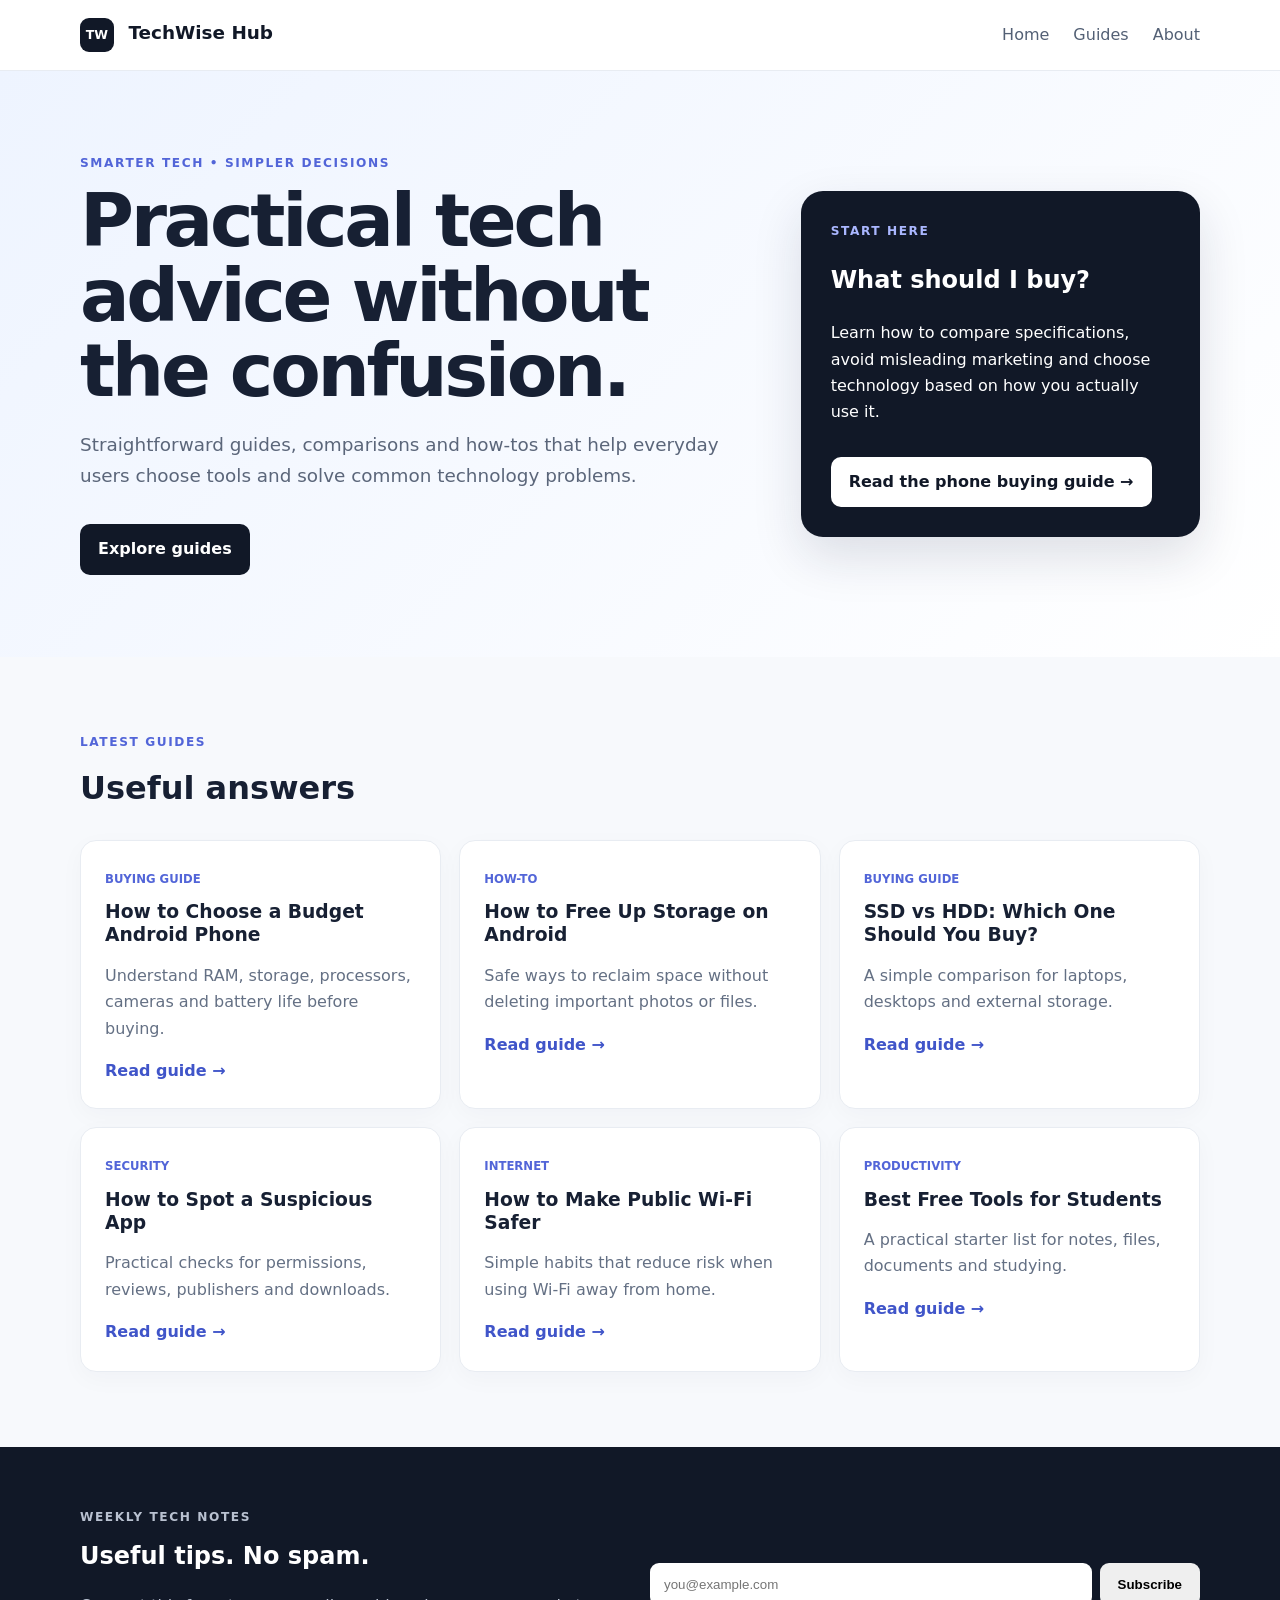
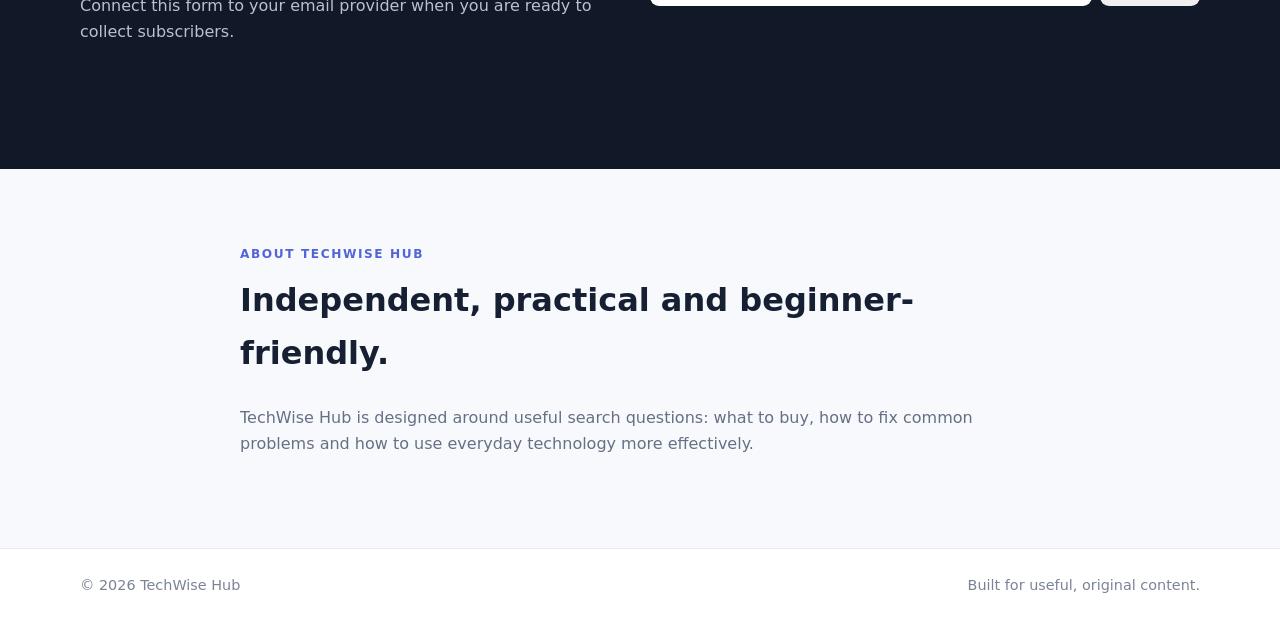
==== index.html @ ac05e28e "Add files via upload" ====
<!doctype html>
<html lang="en">
<head>
<meta charset="utf-8">
<meta name="viewport" content="width=device-width,initial-scale=1">
<meta name="description" content="Practical, beginner-friendly guides for choosing tech products, apps and online tools.">
<meta name="theme-color" content="#0f172a">
<title>TechWise Hub — Practical Tech Guides</title>
<link rel="stylesheet" href="styles.css">
</head>
<body>
<header class="site-header">
  <div class="container nav">
    <a class="brand" href="index.html"><span>TW</span> TechWise Hub</a>
    <nav><a href="index.html">Home</a><a href="#guides">Guides</a><a href="#about">About</a></nav>
  </div>
</header>

<main>
<section class="hero">
  <div class="container hero-grid">
    <div>
      <p class="eyebrow">SMARTER TECH • SIMPLER DECISIONS</p>
      <h1>Practical tech advice without the confusion.</h1>
      <p class="lead">Straightforward guides, comparisons and how-tos that help everyday users choose tools and solve common technology problems.</p>
      <a class="button" href="#guides">Explore guides</a>
    </div>
    <div class="hero-card">
      <p class="eyebrow">START HERE</p>
      <h2>What should I buy?</h2>
      <p>Learn how to compare specifications, avoid misleading marketing and choose technology based on how you actually use it.</p>
      <a href="guides/choosing-a-budget-phone.html">Read the phone buying guide →</a>
    </div>
  </div>
</section>

<section class="container section" id="guides">
  <div class="section-head"><div><p class="eyebrow">LATEST GUIDES</p><h2>Useful answers</h2></div></div>
  <div class="cards">
    <article class="card"><span class="tag">Buying guide</span><h3>How to Choose a Budget Android Phone</h3><p>Understand RAM, storage, processors, cameras and battery life before buying.</p><a href="guides/choosing-a-budget-phone.html">Read guide →</a></article>
    <article class="card"><span class="tag">How-to</span><h3>How to Free Up Storage on Android</h3><p>Safe ways to reclaim space without deleting important photos or files.</p><a href="guides/free-up-android-storage.html">Read guide →</a></article>
    <article class="card"><span class="tag">Buying guide</span><h3>SSD vs HDD: Which One Should You Buy?</h3><p>A simple comparison for laptops, desktops and external storage.</p><a href="guides/ssd-vs-hdd.html">Read guide →</a></article>
    <article class="card"><span class="tag">Security</span><h3>How to Spot a Suspicious App</h3><p>Practical checks for permissions, reviews, publishers and downloads.</p><a href="guides/spot-suspicious-apps.html">Read guide →</a></article>
    <article class="card"><span class="tag">Internet</span><h3>How to Make Public Wi-Fi Safer</h3><p>Simple habits that reduce risk when using Wi-Fi away from home.</p><a href="guides/public-wifi-safety.html">Read guide →</a></article>
    <article class="card"><span class="tag">Productivity</span><h3>Best Free Tools for Students</h3><p>A practical starter list for notes, files, documents and studying.</p><a href="guides/free-tools-for-students.html">Read guide →</a></article>
  </div>
</section>

<section class="newsletter">
  <div class="container newsletter-inner">
    <div><p class="eyebrow">WEEKLY TECH NOTES</p><h2>Useful tips. No spam.</h2><p>Connect this form to your email provider when you are ready to collect subscribers.</p></div>
    <form onsubmit="return subscribe(event)"><input id="email" type="email" placeholder="you@example.com" required><button>Subscribe</button></form>
    <p id="formMessage" class="small"></p>
  </div>
</section>

<section class="container section about" id="about">
  <p class="eyebrow">ABOUT TECHWISE HUB</p>
  <h2>Independent, practical and beginner-friendly.</h2>
  <p>TechWise Hub is designed around useful search questions: what to buy, how to fix common problems and how to use everyday technology more effectively.</p>
</section>
</main>

<footer><div class="container footer"><span>© <span id="year"></span> TechWise Hub</span><span>Built for useful, original content.</span></div></footer>
<script src="script.js"></script>
</body>
</html>
---- styles.css ----
*{box-sizing:border-box}html{scroll-behavior:smooth}body{margin:0;font-family:Inter,system-ui,-apple-system,Segoe UI,sans-serif;color:#172033;background:#f7f9fc;line-height:1.65}.container{width:min(1120px,92%);margin:auto}.site-header{background:#fff;border-bottom:1px solid #e8ecf2;position:sticky;top:0;z-index:10}.nav{height:70px;display:flex;align-items:center;justify-content:space-between}.brand{font-weight:800;color:#111827;text-decoration:none;font-size:1.15rem}.brand span{display:inline-grid;place-items:center;width:34px;height:34px;border-radius:9px;background:#111827;color:#fff;font-size:.78rem;margin-right:8px}.nav nav{display:flex;gap:24px}.nav nav a{color:#536075;text-decoration:none}.hero{padding:82px 0;background:linear-gradient(135deg,#eef4ff,#fff)}.hero-grid{display:grid;grid-template-columns:1.25fr .75fr;gap:55px;align-items:center}.eyebrow{font-size:.76rem;letter-spacing:.13em;font-weight:800;color:#5265d8;margin:0 0 10px}.hero h1{font-size:clamp(2.5rem,6vw,4.6rem);line-height:1.02;letter-spacing:-.045em;margin:0 0 22px}.lead{font-size:1.15rem;color:#5b667a;max-width:650px}.button,.hero-card a{display:inline-block;background:#111827;color:#fff;text-decoration:none;padding:12px 18px;border-radius:10px;font-weight:700;margin-top:15px}.hero-card{background:#111827;color:#fff;border-radius:22px;padding:30px;box-shadow:0 20px 50px #16213d22}.hero-card .eyebrow{color:#aab7ff}.hero-card a{background:#fff;color:#111827}.section{padding:75px 0}.section h2{font-size:2rem;margin:0 0 25px}.cards{display:grid;grid-template-columns:repeat(3,1fr);gap:18px}.card{background:#fff;border:1px solid #e8ecf2;border-radius:16px;padding:24px;min-height:245px;box-shadow:0 7px 25px #16213d08}.card h3{line-height:1.25;margin:9px 0}.card p{color:#647084}.card a{color:#4055c9;font-weight:750;text-decoration:none}.tag{font-size:.73rem;font-weight:800;color:#5265d8;text-transform:uppercase}.newsletter{background:#111827;color:#fff;padding:60px 0}.newsletter-inner{display:grid;grid-template-columns:1fr 1fr;gap:20px;align-items:center}.newsletter h2{margin:0}.newsletter p{color:#b9c1d0}.newsletter form{display:flex;gap:8px}.newsletter input{min-width:0;flex:1;padding:14px;border:0;border-radius:9px}.newsletter button{border:0;border-radius:9px;padding:14px 18px;font-weight:800}.small{grid-column:2;font-size:.85rem}.about{max-width:800px}.about p:last-child{color:#667085}footer{background:#fff;border-top:1px solid #e8ecf2}.footer{padding:25px 0;display:flex;justify-content:space-between;color:#7a8495;font-size:.9rem}@media(max-width:800px){.hero-grid,.newsletter-inner{grid-template-columns:1fr}.cards{grid-template-columns:1fr}.nav nav{gap:12px}.hero{padding:55px 0}.newsletter form{margin-top:10px}.small{grid-column:1}.footer{gap:12px;flex-direction:column}}
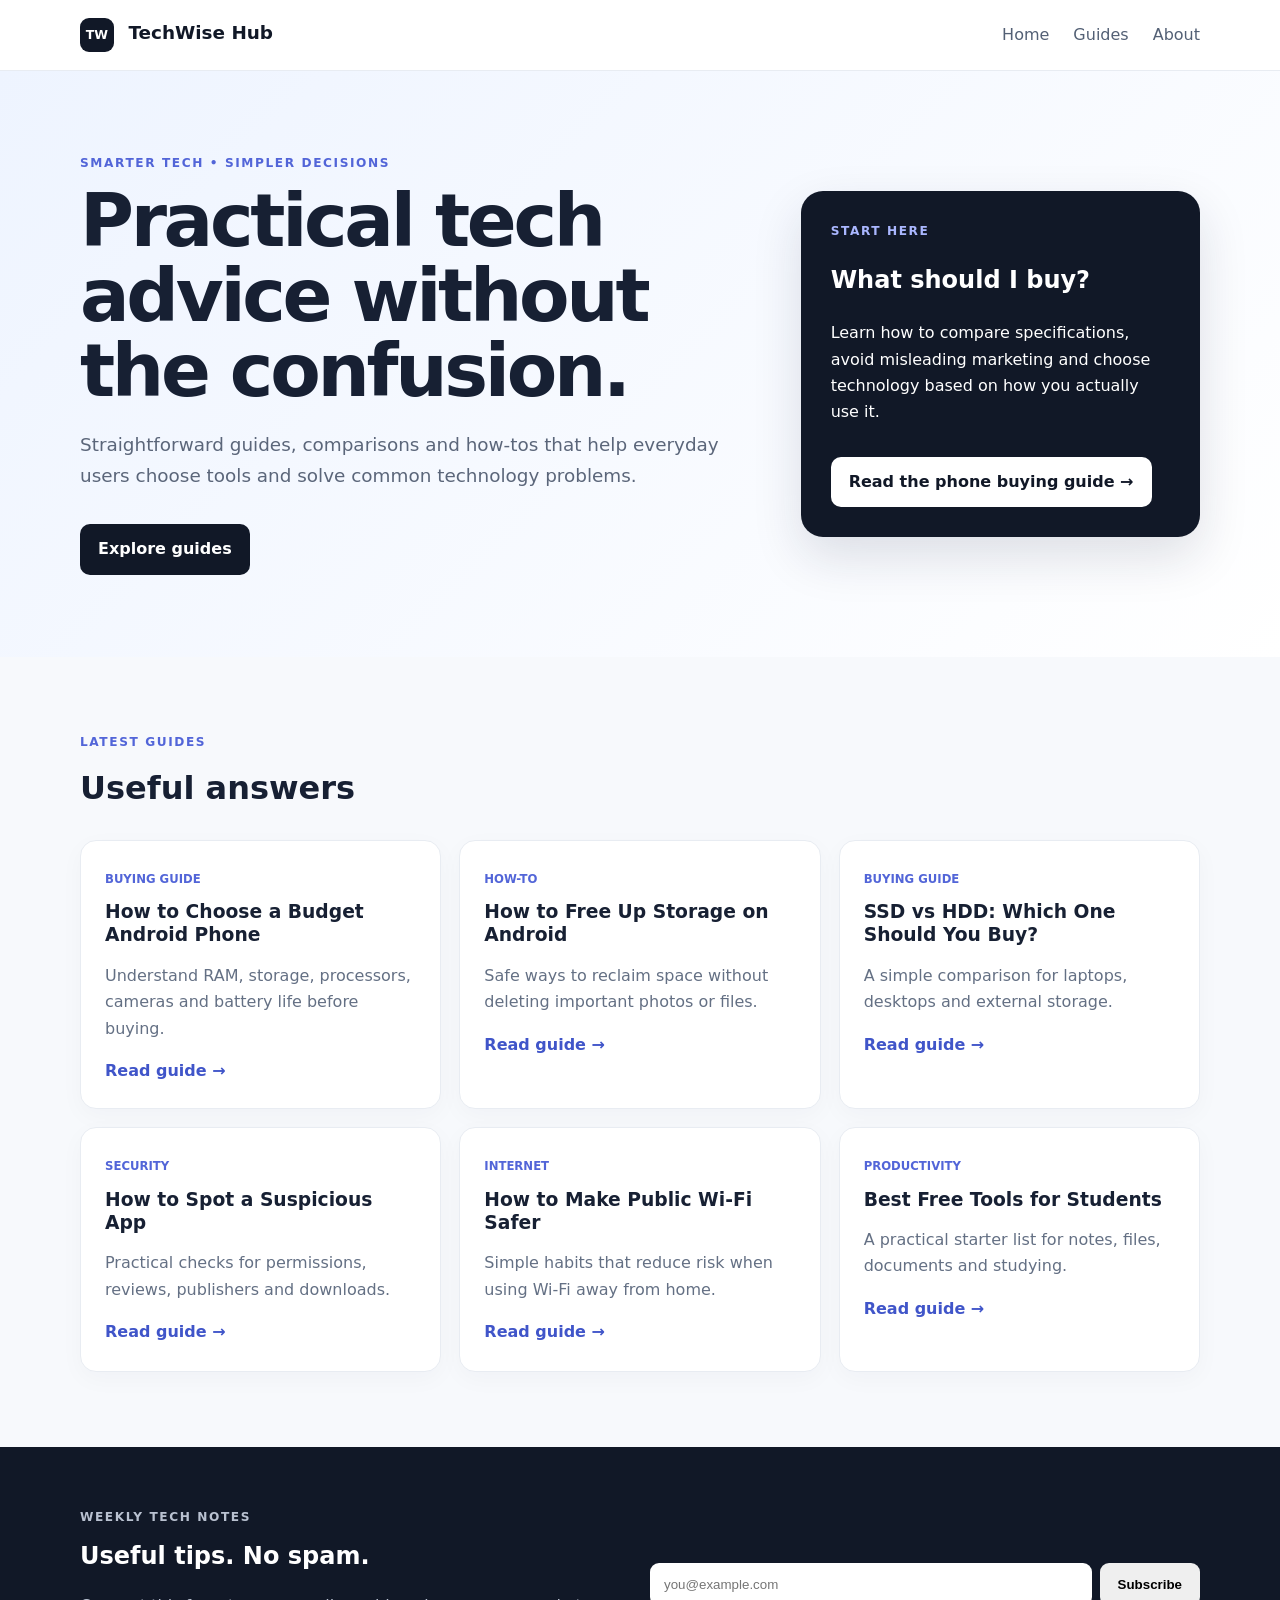
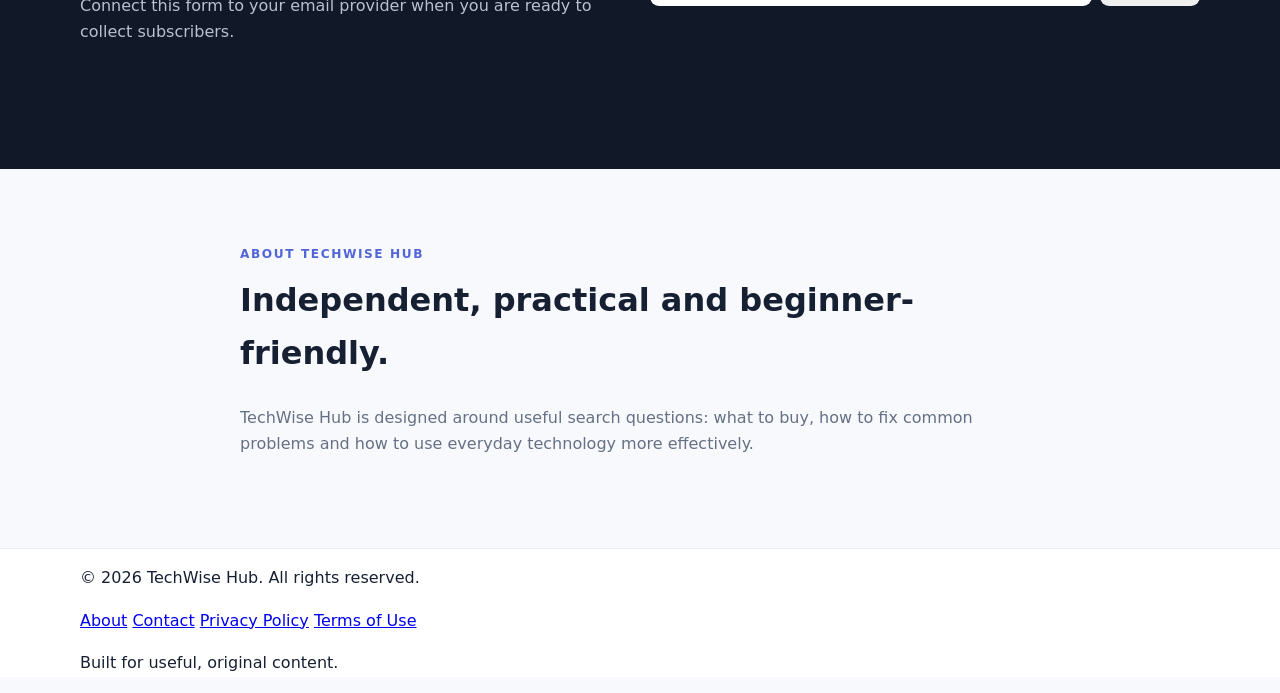
==== commit f4775f6c: "Revamp footer with navigation links and updated text Updated footer to include navigation links and " ====
--- a/index.html
+++ b/index.html
@@ -61,7 +61,20 @@
 </section>
 </main>
 
-<footer><div class="container footer"><span>© <span id="year"></span> TechWise Hub</span><span>Built for useful, original content.</span></div></footer>
+<footer class="site-footer">
+  <div class="container">
+    <p>© <span id="year"></span> TechWise Hub. All rights reserved.</p>
+
+    <nav class="footer-links">
+      <a href="about.html">About</a>
+      <a href="contact.html">Contact</a>
+      <a href="privacy.html">Privacy Policy</a>
+      <a href="terms.html">Terms of Use</a>
+    </nav>
+
+    <p>Built for useful, original content.</p>
+  </div>
+</footer>
 <script src="script.js"></script>
 </body>
-</html>+</html>
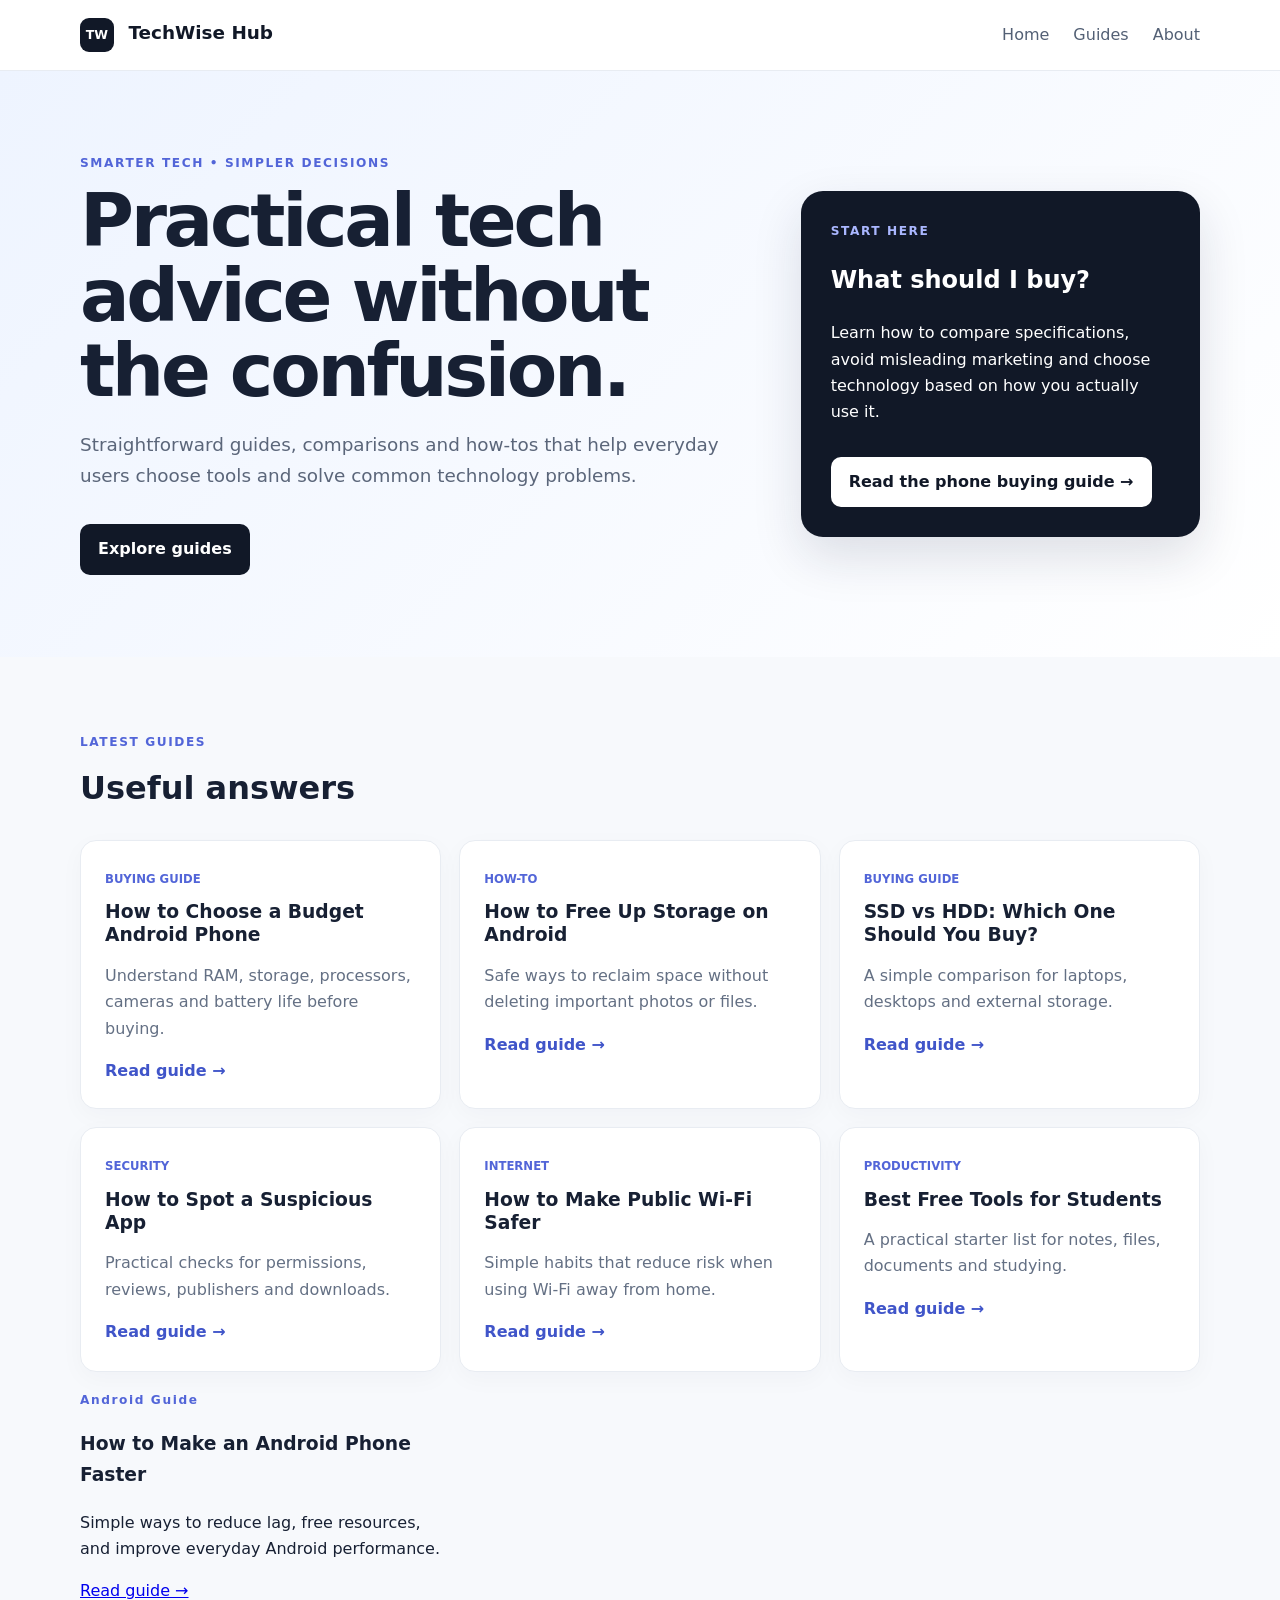
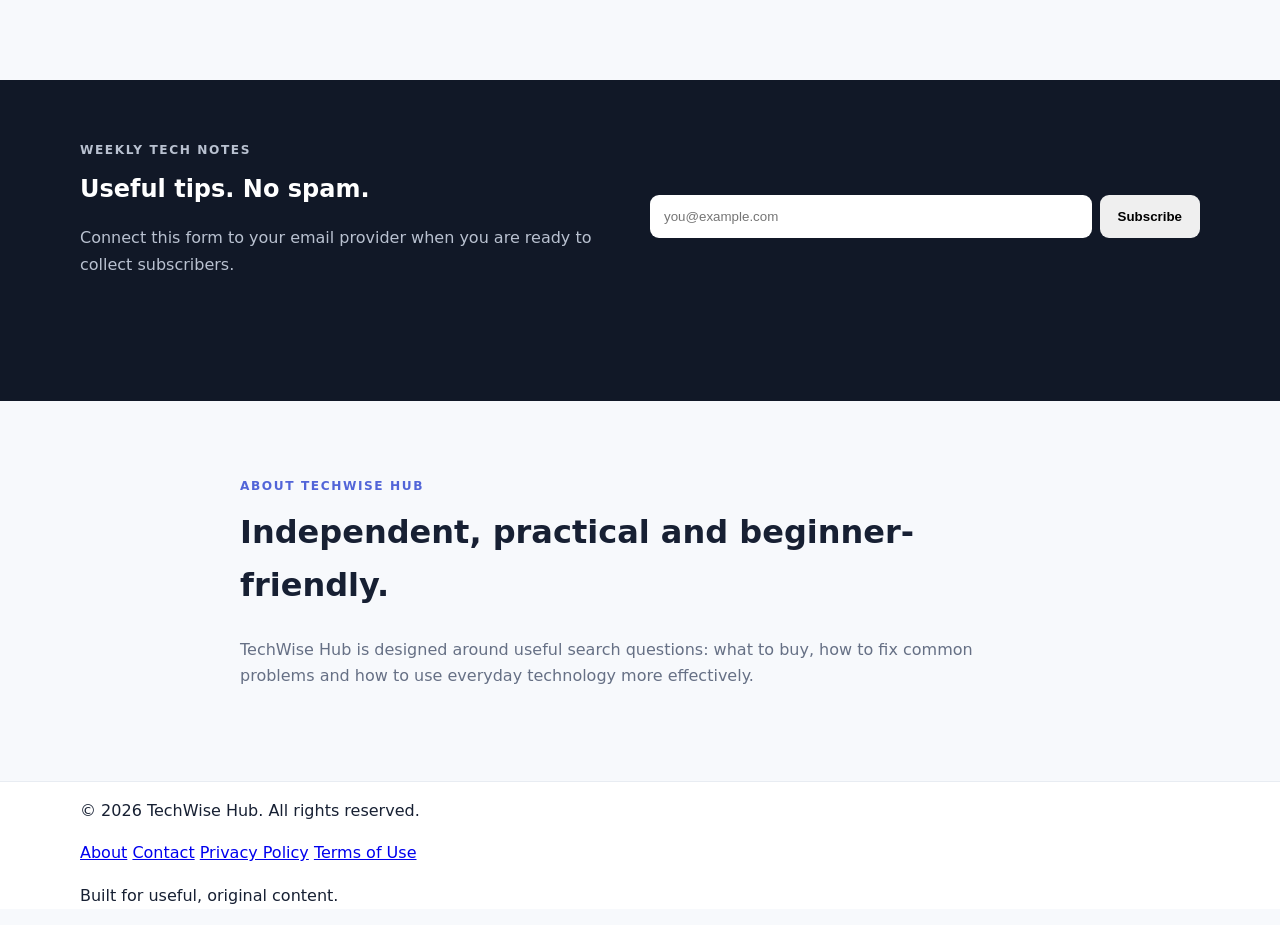
==== commit 35284cfc: "Add Android guide article card Added a new article card for an Android guide on improving phone perf" ====
--- a/index.html
+++ b/index.html
@@ -1,6 +1,7 @@
 <!doctype html>
 <html lang="en">
 <head>
+  <meta name="google-site-verification" content="kuzrSqlmys011PP5zqLA-Py-TNn4FUZ8eEPfKCAo5Z4" />
 <meta charset="utf-8">
 <meta name="viewport" content="width=device-width,initial-scale=1">
 <meta name="description" content="Practical, beginner-friendly guides for choosing tech products, apps and online tools.">
@@ -43,6 +44,15 @@
     <article class="card"><span class="tag">Security</span><h3>How to Spot a Suspicious App</h3><p>Practical checks for permissions, reviews, publishers and downloads.</p><a href="guides/spot-suspicious-apps.html">Read guide →</a></article>
     <article class="card"><span class="tag">Internet</span><h3>How to Make Public Wi-Fi Safer</h3><p>Simple habits that reduce risk when using Wi-Fi away from home.</p><a href="guides/public-wifi-safety.html">Read guide →</a></article>
     <article class="card"><span class="tag">Productivity</span><h3>Best Free Tools for Students</h3><p>A practical starter list for notes, files, documents and studying.</p><a href="guides/free-tools-for-students.html">Read guide →</a></article>
+  <article class="guide-card">
+  <p class="eyebrow">Android Guide</p>
+  <h3>How to Make an Android Phone Faster</h3>
+  <p>
+    Simple ways to reduce lag, free resources, and improve everyday
+    Android performance.
+  </p>
+  <a href="how-to-make-an-android-phone-faster.html">Read guide →</a>
+</article>
   </div>
 </section>
 
